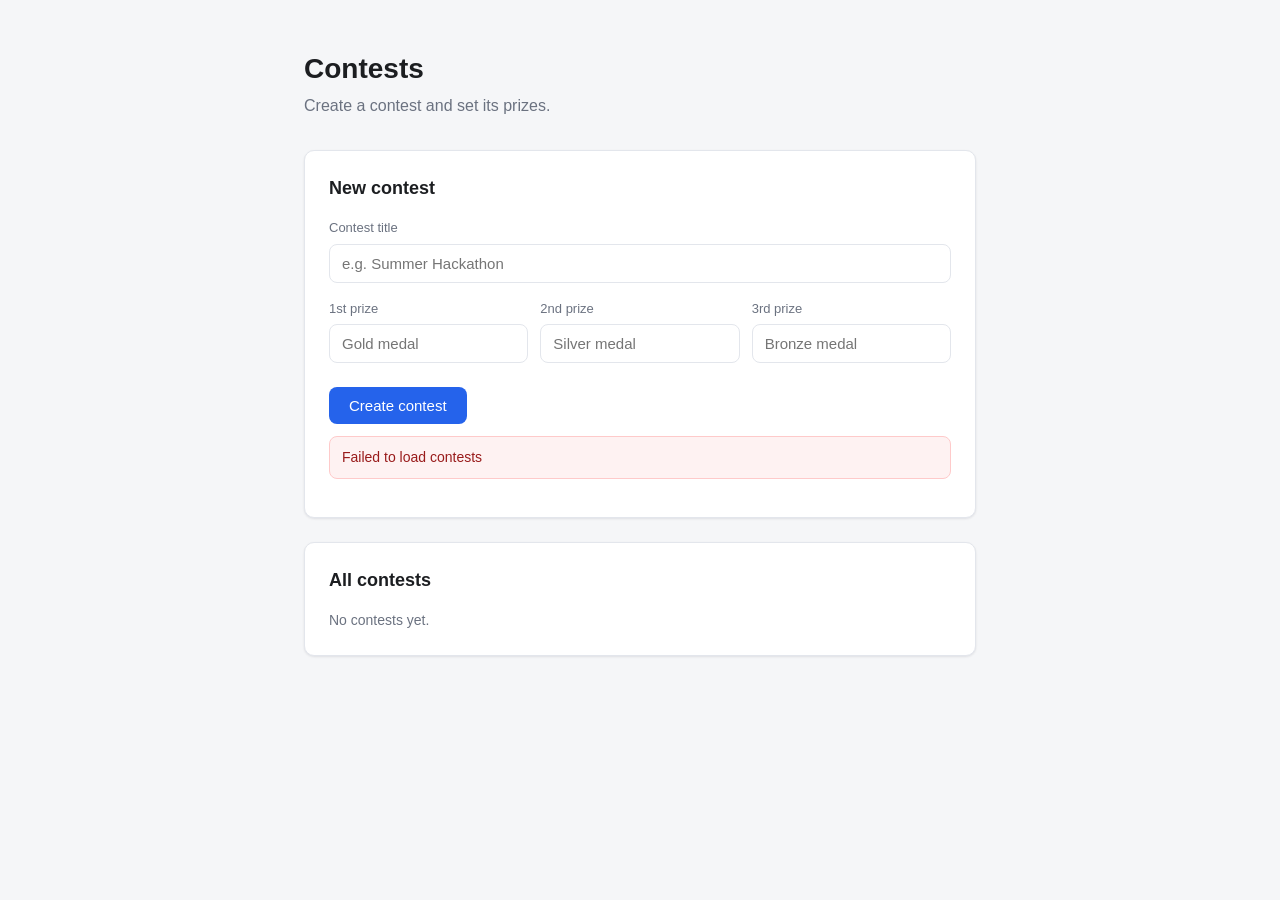
==== Contest/src/main/resources/static/index.html @ 75312381 "init commit" ====
<!DOCTYPE html>
<html lang="en">
<head>
    <meta charset="UTF-8">
    <meta name="viewport" content="width=device-width, initial-scale=1">
    <title>Contests</title>
    <style>
        :root {
            --bg: #f5f6f8;
            --surface: #ffffff;
            --border: #e3e6ec;
            --text: #1c1e21;
            --muted: #6b7280;
            --accent: #2563eb;
            --accent-hover: #1d4ed8;
            --gold: #b8860b;
            --silver: #6b7280;
            --bronze: #a0522d;
            --radius: 10px;
            --shadow: 0 1px 2px rgba(16, 24, 40, 0.04), 0 1px 3px rgba(16, 24, 40, 0.06);
        }

        * { box-sizing: border-box; }

        body {
            margin: 0;
            font-family: -apple-system, BlinkMacSystemFont, "Segoe UI", Roboto, Helvetica, Arial, sans-serif;
            background: var(--bg);
            color: var(--text);
            line-height: 1.5;
        }

        .page {
            max-width: 720px;
            margin: 0 auto;
            padding: 48px 24px 96px;
        }

        header h1 {
            font-size: 28px;
            font-weight: 600;
            margin: 0 0 4px;
        }

        header p {
            margin: 0 0 32px;
            color: var(--muted);
        }

        .card {
            background: var(--surface);
            border: 1px solid var(--border);
            border-radius: var(--radius);
            box-shadow: var(--shadow);
            padding: 24px;
        }

        .card + .card { margin-top: 24px; }

        h2 {
            font-size: 18px;
            font-weight: 600;
            margin: 0 0 16px;
        }

        .field { margin-bottom: 16px; }
        .field:last-of-type { margin-bottom: 24px; }

        label {
            display: block;
            font-size: 13px;
            font-weight: 500;
            color: var(--muted);
            margin-bottom: 6px;
        }

        input[type="text"] {
            width: 100%;
            padding: 10px 12px;
            font-size: 15px;
            font-family: inherit;
            color: var(--text);
            background: var(--surface);
            border: 1px solid var(--border);
            border-radius: 8px;
            transition: border-color 120ms, box-shadow 120ms;
        }

        input[type="text"]:focus {
            outline: none;
            border-color: var(--accent);
            box-shadow: 0 0 0 3px rgba(37, 99, 235, 0.15);
        }

        .prizes {
            display: grid;
            grid-template-columns: repeat(3, 1fr);
            gap: 12px;
        }

        @media (max-width: 520px) {
            .prizes { grid-template-columns: 1fr; }
        }

        button {
            appearance: none;
            border: none;
            background: var(--accent);
            color: white;
            font-family: inherit;
            font-size: 15px;
            font-weight: 500;
            padding: 10px 20px;
            border-radius: 8px;
            cursor: pointer;
            transition: background-color 120ms;
        }

        button:hover { background: var(--accent-hover); }
        button:disabled { opacity: 0.6; cursor: not-allowed; }

        .contest-list { list-style: none; margin: 0; padding: 0; }

        .contest {
            padding: 16px 0;
            border-top: 1px solid var(--border);
        }
        .contest:first-child { border-top: none; padding-top: 0; }

        .contest-name {
            font-size: 16px;
            font-weight: 600;
            margin: 0 0 8px;
        }

        .prize-list {
            list-style: none;
            padding: 0;
            margin: 0;
            display: flex;
            flex-wrap: wrap;
            gap: 8px;
        }

        .prize {
            display: inline-flex;
            align-items: center;
            gap: 6px;
            padding: 4px 10px;
            border-radius: 999px;
            background: var(--bg);
            border: 1px solid var(--border);
            font-size: 13px;
        }

        .place {
            font-weight: 600;
            font-size: 11px;
            letter-spacing: 0.03em;
            text-transform: uppercase;
        }
        .place.first  { color: var(--gold); }
        .place.second { color: var(--silver); }
        .place.third  { color: var(--bronze); }

        .empty {
            color: var(--muted);
            font-size: 14px;
            margin: 0;
        }

        .error {
            margin-top: 12px;
            padding: 10px 12px;
            border-radius: 8px;
            background: #fef2f2;
            color: #991b1b;
            font-size: 14px;
            border: 1px solid #fecaca;
        }
        .error[hidden] { display: none; }
    </style>
</head>
<body>
<main class="page">
    <header>
        <h1>Contests</h1>
        <p>Create a contest and set its prizes.</p>
    </header>

    <section class="card">
        <h2>New contest</h2>
        <form id="contest-form">
            <div class="field">
                <label for="contestName">Contest title</label>
                <input type="text" name="contestName" id="contestName" placeholder="e.g. Summer Hackathon" required>
            </div>

            <div class="prizes">
                <div class="field">
                    <label for="firstPrize">1st prize</label>
                    <input type="text" name="firstPrize" id="firstPrize" placeholder="Gold medal" required>
                </div>
                <div class="field">
                    <label for="secondPrize">2nd prize</label>
                    <input type="text" name="secondPrize" id="secondPrize" placeholder="Silver medal">
                </div>
                <div class="field">
                    <label for="thirdPrize">3rd prize</label>
                    <input type="text" name="thirdPrize" id="thirdPrize" placeholder="Bronze medal">
                </div>
            </div>

            <button type="submit" id="submit-btn">Create contest</button>
            <p id="form-error" class="error" hidden></p>
        </form>
    </section>

    <section class="card">
        <h2>All contests</h2>
        <ul id="contest-list" class="contest-list"></ul>
        <p id="empty-state" class="empty">No contests yet.</p>
    </section>
</main>

<script>
    const form = document.getElementById('contest-form');
    const list = document.getElementById('contest-list');
    const empty = document.getElementById('empty-state');
    const errorEl = document.getElementById('form-error');
    const submitBtn = document.getElementById('submit-btn');

    const PLACE_LABEL = { FIRST: '1st', SECOND: '2nd', THIRD: '3rd' };
    const PLACE_CLASS = { FIRST: 'first', SECOND: 'second', THIRD: 'third' };

    function render(contests) {
        list.innerHTML = '';
        if (!contests.length) {
            empty.hidden = false;
            return;
        }
        empty.hidden = true;
        for (const c of contests) {
            const li = document.createElement('li');
            li.className = 'contest';

            const name = document.createElement('p');
            name.className = 'contest-name';
            name.textContent = c.name;
            li.appendChild(name);

            const prizes = document.createElement('ul');
            prizes.className = 'prize-list';
            for (const p of c.prizes ?? []) {
                const item = document.createElement('li');
                item.className = 'prize';
                const place = document.createElement('span');
                place.className = 'place ' + (PLACE_CLASS[p.place] ?? '');
                place.textContent = PLACE_LABEL[p.place] ?? p.place;
                const value = document.createElement('span');
                value.textContent = p.value;
                item.append(place, value);
                prizes.appendChild(item);
            }
            li.appendChild(prizes);
            list.appendChild(li);
        }
    }

    async function loadContests() {
        const res = await fetch('/contests');
        if (!res.ok) throw new Error('Failed to load contests');
        render(await res.json());
    }

    form.addEventListener('submit', async (e) => {
        e.preventDefault();
        errorEl.hidden = true;
        submitBtn.disabled = true;
        try {
            const res = await fetch('/contests', {
                method: 'POST',
                body: new URLSearchParams(new FormData(form)),
            });
            if (!res.ok) throw new Error('Server returned ' + res.status);
            form.reset();
            await loadContests();
        } catch (err) {
            errorEl.textContent = err.message;
            errorEl.hidden = false;
        } finally {
            submitBtn.disabled = false;
        }
    });

    loadContests().catch((err) => {
        errorEl.textContent = err.message;
        errorEl.hidden = false;
    });
</script>
</body>
</html>
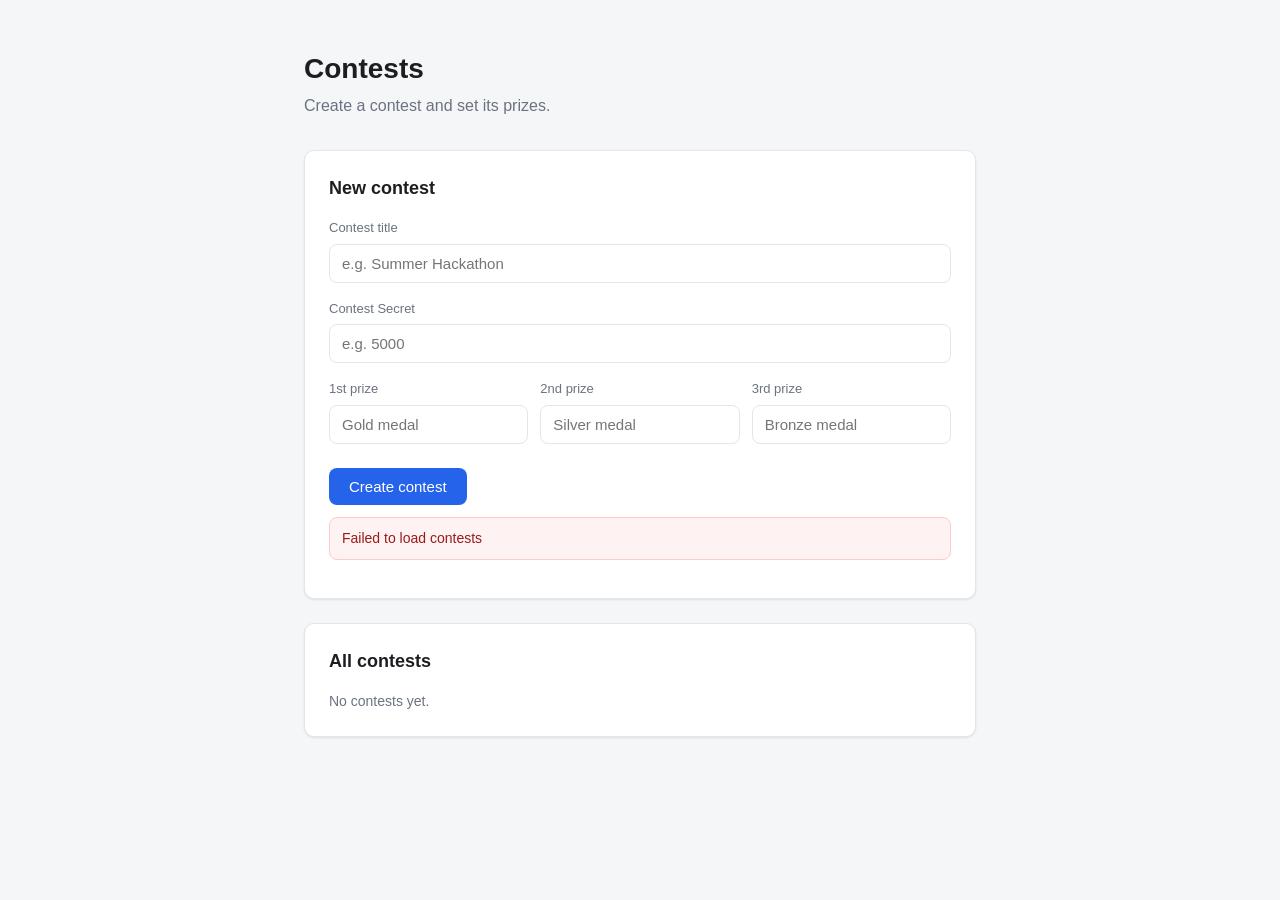
==== commit af0362c2: "init commit" ====
--- a/Contest/src/main/resources/static/index.html
+++ b/Contest/src/main/resources/static/index.html
@@ -196,6 +196,11 @@
                 <input type="text" name="contestName" id="contestName" placeholder="e.g. Summer Hackathon" required>
             </div>
 
+            <div class="field">
+                <label for="contestSecret">Contest Secret</label>
+                <input type="text" name="contestSecret" id="contestSecret" placeholder="e.g. 5000" required>
+            </div>
+
             <div class="prizes">
                 <div class="field">
                     <label for="firstPrize">1st prize</label>
@@ -223,80 +228,6 @@
     </section>
 </main>
 
-<script>
-    const form = document.getElementById('contest-form');
-    const list = document.getElementById('contest-list');
-    const empty = document.getElementById('empty-state');
-    const errorEl = document.getElementById('form-error');
-    const submitBtn = document.getElementById('submit-btn');
-
-    const PLACE_LABEL = { FIRST: '1st', SECOND: '2nd', THIRD: '3rd' };
-    const PLACE_CLASS = { FIRST: 'first', SECOND: 'second', THIRD: 'third' };
-
-    function render(contests) {
-        list.innerHTML = '';
-        if (!contests.length) {
-            empty.hidden = false;
-            return;
-        }
-        empty.hidden = true;
-        for (const c of contests) {
-            const li = document.createElement('li');
-            li.className = 'contest';
-
-            const name = document.createElement('p');
-            name.className = 'contest-name';
-            name.textContent = c.name;
-            li.appendChild(name);
-
-            const prizes = document.createElement('ul');
-            prizes.className = 'prize-list';
-            for (const p of c.prizes ?? []) {
-                const item = document.createElement('li');
-                item.className = 'prize';
-                const place = document.createElement('span');
-                place.className = 'place ' + (PLACE_CLASS[p.place] ?? '');
-                place.textContent = PLACE_LABEL[p.place] ?? p.place;
-                const value = document.createElement('span');
-                value.textContent = p.value;
-                item.append(place, value);
-                prizes.appendChild(item);
-            }
-            li.appendChild(prizes);
-            list.appendChild(li);
-        }
-    }
-
-    async function loadContests() {
-        const res = await fetch('/contests');
-        if (!res.ok) throw new Error('Failed to load contests');
-        render(await res.json());
-    }
-
-    form.addEventListener('submit', async (e) => {
-        e.preventDefault();
-        errorEl.hidden = true;
-        submitBtn.disabled = true;
-        try {
-            const res = await fetch('/contests', {
-                method: 'POST',
-                body: new URLSearchParams(new FormData(form)),
-            });
-            if (!res.ok) throw new Error('Server returned ' + res.status);
-            form.reset();
-            await loadContests();
-        } catch (err) {
-            errorEl.textContent = err.message;
-            errorEl.hidden = false;
-        } finally {
-            submitBtn.disabled = false;
-        }
-    });
-
-    loadContests().catch((err) => {
-        errorEl.textContent = err.message;
-        errorEl.hidden = false;
-    });
-</script>
+<script src="main.js" defer></script>
 </body>
 </html>
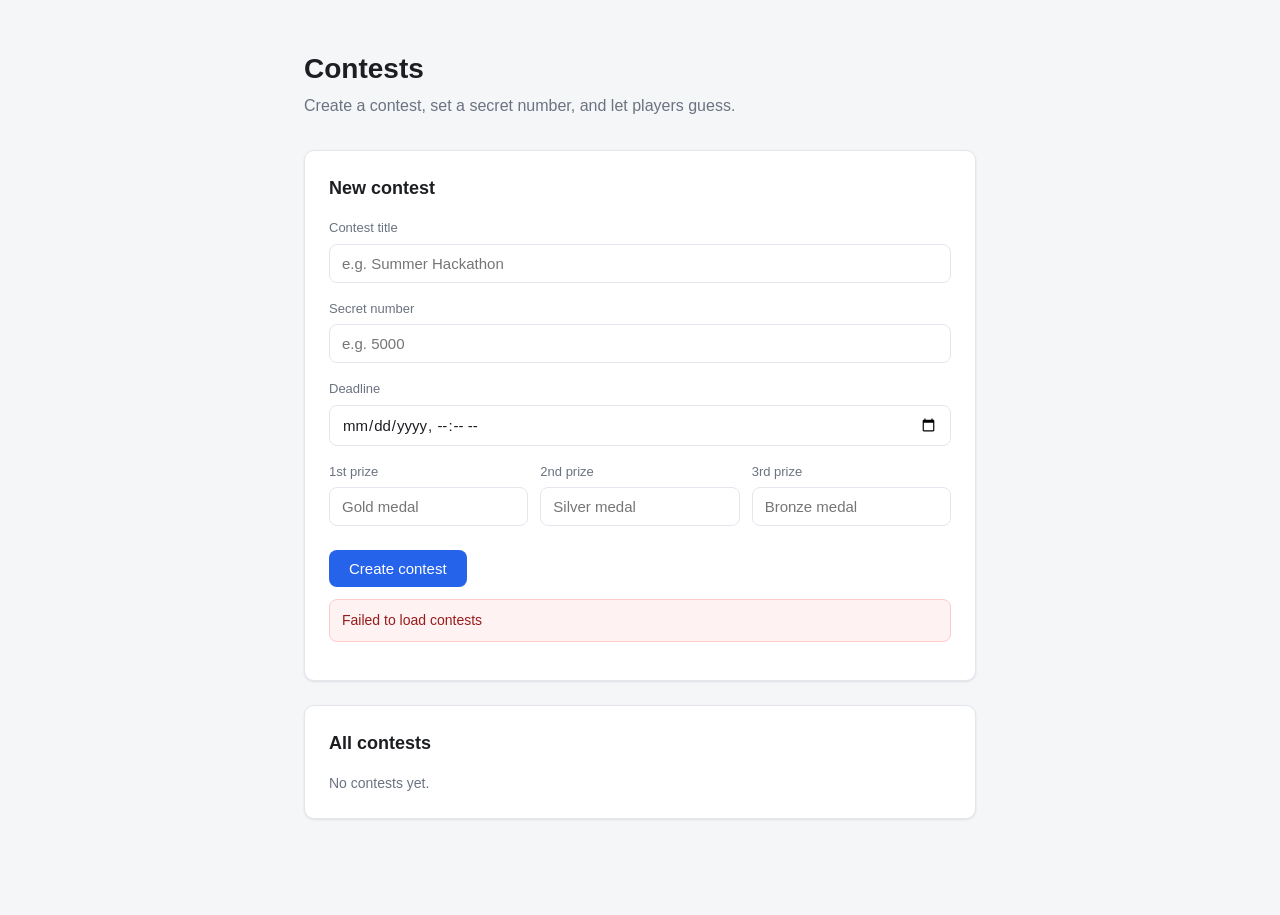
==== commit b5b0de62: "Had claude add the guessing feature" ====
--- a/Contest/src/main/resources/static/index.html
+++ b/Contest/src/main/resources/static/index.html
@@ -4,188 +4,13 @@
     <meta charset="UTF-8">
     <meta name="viewport" content="width=device-width, initial-scale=1">
     <title>Contests</title>
-    <style>
-        :root {
-            --bg: #f5f6f8;
-            --surface: #ffffff;
-            --border: #e3e6ec;
-            --text: #1c1e21;
-            --muted: #6b7280;
-            --accent: #2563eb;
-            --accent-hover: #1d4ed8;
-            --gold: #b8860b;
-            --silver: #6b7280;
-            --bronze: #a0522d;
-            --radius: 10px;
-            --shadow: 0 1px 2px rgba(16, 24, 40, 0.04), 0 1px 3px rgba(16, 24, 40, 0.06);
-        }
-
-        * { box-sizing: border-box; }
-
-        body {
-            margin: 0;
-            font-family: -apple-system, BlinkMacSystemFont, "Segoe UI", Roboto, Helvetica, Arial, sans-serif;
-            background: var(--bg);
-            color: var(--text);
-            line-height: 1.5;
-        }
-
-        .page {
-            max-width: 720px;
-            margin: 0 auto;
-            padding: 48px 24px 96px;
-        }
-
-        header h1 {
-            font-size: 28px;
-            font-weight: 600;
-            margin: 0 0 4px;
-        }
-
-        header p {
-            margin: 0 0 32px;
-            color: var(--muted);
-        }
-
-        .card {
-            background: var(--surface);
-            border: 1px solid var(--border);
-            border-radius: var(--radius);
-            box-shadow: var(--shadow);
-            padding: 24px;
-        }
-
-        .card + .card { margin-top: 24px; }
-
-        h2 {
-            font-size: 18px;
-            font-weight: 600;
-            margin: 0 0 16px;
-        }
-
-        .field { margin-bottom: 16px; }
-        .field:last-of-type { margin-bottom: 24px; }
-
-        label {
-            display: block;
-            font-size: 13px;
-            font-weight: 500;
-            color: var(--muted);
-            margin-bottom: 6px;
-        }
-
-        input[type="text"] {
-            width: 100%;
-            padding: 10px 12px;
-            font-size: 15px;
-            font-family: inherit;
-            color: var(--text);
-            background: var(--surface);
-            border: 1px solid var(--border);
-            border-radius: 8px;
-            transition: border-color 120ms, box-shadow 120ms;
-        }
-
-        input[type="text"]:focus {
-            outline: none;
-            border-color: var(--accent);
-            box-shadow: 0 0 0 3px rgba(37, 99, 235, 0.15);
-        }
-
-        .prizes {
-            display: grid;
-            grid-template-columns: repeat(3, 1fr);
-            gap: 12px;
-        }
-
-        @media (max-width: 520px) {
-            .prizes { grid-template-columns: 1fr; }
-        }
-
-        button {
-            appearance: none;
-            border: none;
-            background: var(--accent);
-            color: white;
-            font-family: inherit;
-            font-size: 15px;
-            font-weight: 500;
-            padding: 10px 20px;
-            border-radius: 8px;
-            cursor: pointer;
-            transition: background-color 120ms;
-        }
-
-        button:hover { background: var(--accent-hover); }
-        button:disabled { opacity: 0.6; cursor: not-allowed; }
-
-        .contest-list { list-style: none; margin: 0; padding: 0; }
-
-        .contest {
-            padding: 16px 0;
-            border-top: 1px solid var(--border);
-        }
-        .contest:first-child { border-top: none; padding-top: 0; }
-
-        .contest-name {
-            font-size: 16px;
-            font-weight: 600;
-            margin: 0 0 8px;
-        }
-
-        .prize-list {
-            list-style: none;
-            padding: 0;
-            margin: 0;
-            display: flex;
-            flex-wrap: wrap;
-            gap: 8px;
-        }
-
-        .prize {
-            display: inline-flex;
-            align-items: center;
-            gap: 6px;
-            padding: 4px 10px;
-            border-radius: 999px;
-            background: var(--bg);
-            border: 1px solid var(--border);
-            font-size: 13px;
-        }
-
-        .place {
-            font-weight: 600;
-            font-size: 11px;
-            letter-spacing: 0.03em;
-            text-transform: uppercase;
-        }
-        .place.first  { color: var(--gold); }
-        .place.second { color: var(--silver); }
-        .place.third  { color: var(--bronze); }
-
-        .empty {
-            color: var(--muted);
-            font-size: 14px;
-            margin: 0;
-        }
-
-        .error {
-            margin-top: 12px;
-            padding: 10px 12px;
-            border-radius: 8px;
-            background: #fef2f2;
-            color: #991b1b;
-            font-size: 14px;
-            border: 1px solid #fecaca;
-        }
-        .error[hidden] { display: none; }
-    </style>
+    <link rel="stylesheet" href="style.css">
 </head>
 <body>
 <main class="page">
     <header>
         <h1>Contests</h1>
-        <p>Create a contest and set its prizes.</p>
+        <p>Create a contest, set a secret number, and let players guess.</p>
     </header>
 
     <section class="card">
@@ -197,8 +22,13 @@
             </div>
 
             <div class="field">
-                <label for="contestSecret">Contest Secret</label>
-                <input type="text" name="contestSecret" id="contestSecret" placeholder="e.g. 5000" required>
+                <label for="secretValue">Secret number</label>
+                <input type="number" name="secretValue" id="secretValue" placeholder="e.g. 5000" required>
+            </div>
+
+            <div class="field">
+                <label for="deadline">Deadline</label>
+                <input type="datetime-local" name="deadline" id="deadline" required>
             </div>
 
             <div class="prizes">
--- a/Contest/src/main/resources/static/style.css
+++ b/Contest/src/main/resources/static/style.css
@@ -0,0 +1,224 @@
+:root {
+    --bg: #f5f6f8;
+    --surface: #ffffff;
+    --border: #e3e6ec;
+    --text: #1c1e21;
+    --muted: #6b7280;
+    --accent: #2563eb;
+    --accent-hover: #1d4ed8;
+    --gold: #b8860b;
+    --silver: #6b7280;
+    --bronze: #a0522d;
+    --success: #047857;
+    --warn: #b45309;
+    --radius: 10px;
+    --shadow: 0 1px 2px rgba(16, 24, 40, 0.04), 0 1px 3px rgba(16, 24, 40, 0.06);
+}
+
+* { box-sizing: border-box; }
+
+body {
+    margin: 0;
+    font-family: -apple-system, BlinkMacSystemFont, "Segoe UI", Roboto, Helvetica, Arial, sans-serif;
+    background: var(--bg);
+    color: var(--text);
+    line-height: 1.5;
+}
+
+.page {
+    max-width: 720px;
+    margin: 0 auto;
+    padding: 48px 24px 96px;
+}
+
+header h1 {
+    font-size: 28px;
+    font-weight: 600;
+    margin: 0 0 4px;
+}
+
+header p {
+    margin: 0 0 32px;
+    color: var(--muted);
+}
+
+.card {
+    background: var(--surface);
+    border: 1px solid var(--border);
+    border-radius: var(--radius);
+    box-shadow: var(--shadow);
+    padding: 24px;
+}
+
+.card + .card { margin-top: 24px; }
+
+h2 {
+    font-size: 18px;
+    font-weight: 600;
+    margin: 0 0 16px;
+}
+
+.field { margin-bottom: 16px; }
+.field:last-of-type { margin-bottom: 24px; }
+
+label {
+    display: block;
+    font-size: 13px;
+    font-weight: 500;
+    color: var(--muted);
+    margin-bottom: 6px;
+}
+
+input[type="text"],
+input[type="number"],
+input[type="datetime-local"] {
+    width: 100%;
+    padding: 10px 12px;
+    font-size: 15px;
+    font-family: inherit;
+    color: var(--text);
+    background: var(--surface);
+    border: 1px solid var(--border);
+    border-radius: 8px;
+    transition: border-color 120ms, box-shadow 120ms;
+}
+
+input:focus {
+    outline: none;
+    border-color: var(--accent);
+    box-shadow: 0 0 0 3px rgba(37, 99, 235, 0.15);
+}
+
+.prizes {
+    display: grid;
+    grid-template-columns: repeat(3, 1fr);
+    gap: 12px;
+}
+
+@media (max-width: 520px) {
+    .prizes { grid-template-columns: 1fr; }
+}
+
+button {
+    appearance: none;
+    border: none;
+    background: var(--accent);
+    color: white;
+    font-family: inherit;
+    font-size: 15px;
+    font-weight: 500;
+    padding: 10px 20px;
+    border-radius: 8px;
+    cursor: pointer;
+    transition: background-color 120ms;
+}
+
+button:hover { background: var(--accent-hover); }
+button:disabled { opacity: 0.6; cursor: not-allowed; }
+
+.contest-list { list-style: none; margin: 0; padding: 0; }
+
+.contest {
+    padding: 16px 0;
+    border-top: 1px solid var(--border);
+}
+.contest:first-child { border-top: none; padding-top: 0; }
+
+.contest-link {
+    display: block;
+    color: inherit;
+    text-decoration: none;
+}
+.contest-link:hover .contest-name { color: var(--accent); }
+
+.contest-name {
+    font-size: 16px;
+    font-weight: 600;
+    margin: 0 0 8px;
+}
+
+.contest-meta {
+    display: flex;
+    flex-wrap: wrap;
+    gap: 12px;
+    align-items: center;
+    margin-bottom: 8px;
+    font-size: 13px;
+    color: var(--muted);
+}
+
+.badge {
+    display: inline-block;
+    padding: 2px 8px;
+    border-radius: 999px;
+    font-size: 12px;
+    font-weight: 600;
+    border: 1px solid var(--border);
+    background: var(--bg);
+}
+.badge.open { color: var(--accent); border-color: rgba(37, 99, 235, 0.3); }
+.badge.won { color: var(--success); border-color: rgba(4, 120, 87, 0.3); }
+.badge.unclaimed { color: var(--warn); border-color: rgba(180, 83, 9, 0.3); }
+
+.prize-list {
+    list-style: none;
+    padding: 0;
+    margin: 0;
+    display: flex;
+    flex-wrap: wrap;
+    gap: 8px;
+}
+
+.prize {
+    display: inline-flex;
+    align-items: center;
+    gap: 6px;
+    padding: 4px 10px;
+    border-radius: 999px;
+    background: var(--bg);
+    border: 1px solid var(--border);
+    font-size: 13px;
+}
+
+.prize .winner {
+    color: var(--success);
+    font-weight: 500;
+}
+
+.place {
+    font-weight: 600;
+    font-size: 11px;
+    letter-spacing: 0.03em;
+    text-transform: uppercase;
+}
+.place.first  { color: var(--gold); }
+.place.second { color: var(--silver); }
+.place.third  { color: var(--bronze); }
+
+.empty {
+    color: var(--muted);
+    font-size: 14px;
+    margin: 0;
+}
+
+.error {
+    margin-top: 12px;
+    padding: 10px 12px;
+    border-radius: 8px;
+    background: #fef2f2;
+    color: #991b1b;
+    font-size: 14px;
+    border: 1px solid #fecaca;
+}
+.error[hidden] { display: none; }
+
+.reveal {
+    display: inline-block;
+    padding: 6px 12px;
+    border-radius: 8px;
+    background: #eef2ff;
+    color: #3730a3;
+    font-size: 14px;
+    font-weight: 600;
+    margin-bottom: 12px;
+}
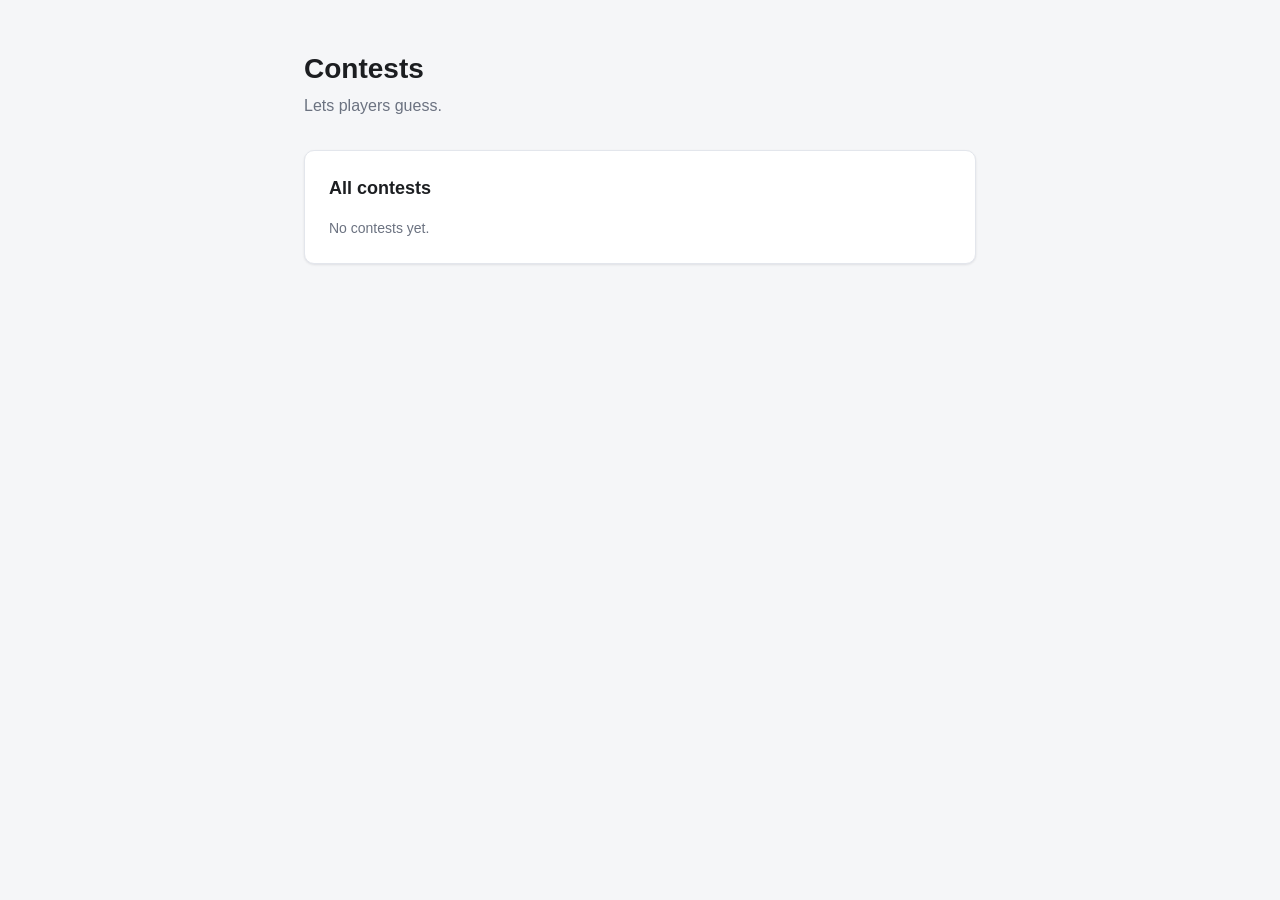
==== commit 91c2e8f5: "moved to having a standalone admin page and main page" ====
--- a/Contest/src/main/resources/static/index.html
+++ b/Contest/src/main/resources/static/index.html
@@ -10,46 +10,9 @@
 <main class="page">
     <header>
         <h1>Contests</h1>
-        <p>Create a contest, set a secret number, and let players guess.</p>
+        <p>Lets players guess.</p>
     </header>
 
-    <section class="card">
-        <h2>New contest</h2>
-        <form id="contest-form">
-            <div class="field">
-                <label for="contestName">Contest title</label>
-                <input type="text" name="contestName" id="contestName" placeholder="e.g. Summer Hackathon" required>
-            </div>
-
-            <div class="field">
-                <label for="secretValue">Secret number</label>
-                <input type="number" name="secretValue" id="secretValue" placeholder="e.g. 5000" required>
-            </div>
-
-            <div class="field">
-                <label for="deadline">Deadline</label>
-                <input type="datetime-local" name="deadline" id="deadline" required>
-            </div>
-
-            <div class="prizes">
-                <div class="field">
-                    <label for="firstPrize">1st prize</label>
-                    <input type="text" name="firstPrize" id="firstPrize" placeholder="Gold medal" required>
-                </div>
-                <div class="field">
-                    <label for="secondPrize">2nd prize</label>
-                    <input type="text" name="secondPrize" id="secondPrize" placeholder="Silver medal">
-                </div>
-                <div class="field">
-                    <label for="thirdPrize">3rd prize</label>
-                    <input type="text" name="thirdPrize" id="thirdPrize" placeholder="Bronze medal">
-                </div>
-            </div>
-
-            <button type="submit" id="submit-btn">Create contest</button>
-            <p id="form-error" class="error" hidden></p>
-        </form>
-    </section>
 
     <section class="card">
         <h2>All contests</h2>
@@ -58,6 +21,7 @@
     </section>
 </main>
 
+<script src="place.js" defer></script>
 <script src="main.js" defer></script>
 </body>
 </html>
